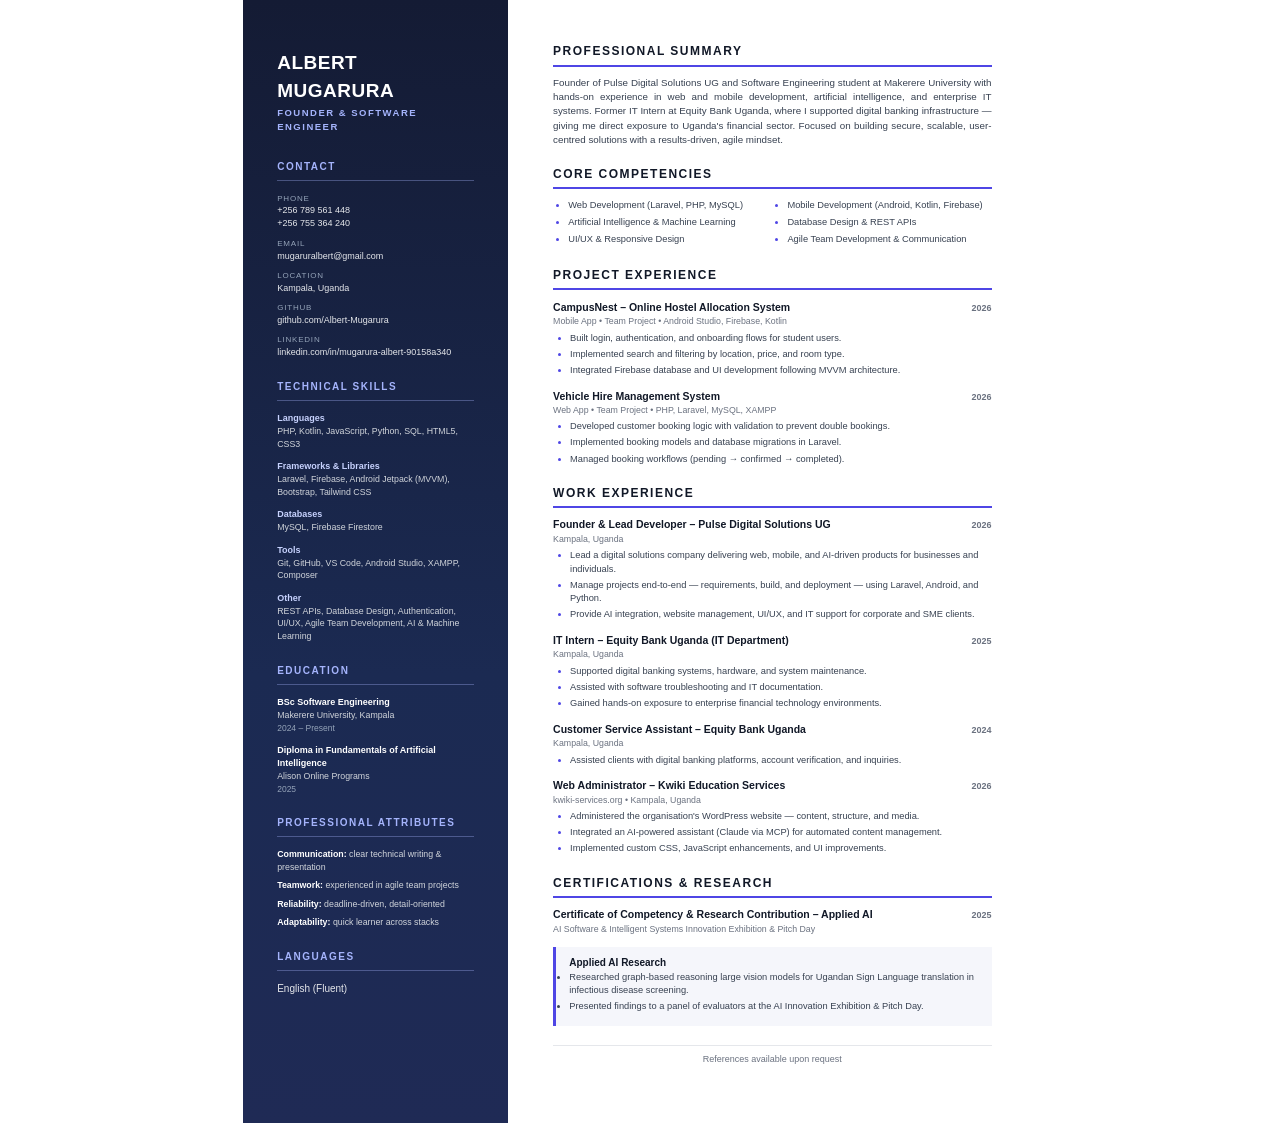
==== cv.html @ 38d58218 "Initial commit: Pulse Digital Solutions UG portfolio site" ====
<!DOCTYPE html>
<html lang="en">
<head>
  <meta charset="UTF-8" />
  <title>Albert Mugarura - CV</title>
  <style>
    * {
      margin: 0;
      padding: 0;
      box-sizing: border-box;
    }

    :root {
      --accent: #4f46e5;
      --accent-2: #7c3aed;
      --dark: #111827;
      --muted: #6b7280;
      --light: #f5f6fb;
    }

    body {
      font-family: 'Segoe UI', Arial, Helvetica, sans-serif;
      color: #1f2937;
      font-size: 10px;
      line-height: 1.45;
    }

    .page {
      width: 210mm;
      min-height: 297mm;
      margin: 0 auto;
      display: grid;
      grid-template-columns: 70mm 140mm;
    }

    /* ---------- Sidebar ---------- */
    .sidebar {
      background: linear-gradient(180deg, #141b34 0%, #1b2a52 60%, #1f2a55 100%);
      color: #e5e7eb;
      padding: 13mm 9mm;
    }

    .sidebar .name {
      font-size: 19px;
      font-weight: 700;
      letter-spacing: 0.5px;
      color: #ffffff;
      margin-bottom: 2px;
    }

    .sidebar .role {
      font-size: 9.5px;
      color: #a5b4fc;
      font-weight: 600;
      text-transform: uppercase;
      letter-spacing: 1.5px;
      margin-bottom: 7mm;
    }

    .sidebar-section {
      margin-bottom: 5.5mm;
    }

    .sidebar-section h2 {
      font-size: 10px;
      text-transform: uppercase;
      letter-spacing: 1.5px;
      color: #a5b4fc;
      border-bottom: 1px solid rgba(165, 180, 252, 0.35);
      padding-bottom: 1.5mm;
      margin-bottom: 3mm;
      font-weight: 700;
    }

    .contact-item {
      margin-bottom: 2mm;
    }

    .contact-item .label {
      font-size: 8px;
      text-transform: uppercase;
      letter-spacing: 0.8px;
      color: #94a3b8;
    }

    .contact-item .value {
      font-size: 9px;
      color: #e5e7eb;
      word-break: break-all;
    }

    .skill-group {
      margin-bottom: 2.5mm;
    }

    .skill-group .skill-cat {
      font-size: 9px;
      font-weight: 700;
      color: #c7d2fe;
    }

    .skill-group .skill-items {
      font-size: 8.8px;
      color: #d1d5db;
    }

    .edu-item {
      margin-bottom: 2.5mm;
    }

    .edu-item .edu-degree {
      font-size: 9px;
      font-weight: 700;
      color: #ffffff;
    }

    .edu-item .edu-school {
      font-size: 8.8px;
      color: #d1d5db;
    }

    .edu-item .edu-date {
      font-size: 8.5px;
      color: #94a3b8;
    }

    .attr-item {
      font-size: 8.8px;
      color: #d1d5db;
      margin-bottom: 1.5mm;
    }

    .attr-item strong {
      color: #ffffff;
      font-weight: 600;
    }

    /* ---------- Main ---------- */
    .main {
      padding: 11.5mm 12mm;
    }

    .main-section {
      margin-bottom: 5mm;
    }

    .main-section h2 {
      font-size: 12px;
      text-transform: uppercase;
      letter-spacing: 1.5px;
      color: var(--dark);
      border-bottom: 2px solid var(--accent);
      padding-bottom: 1mm;
      margin-bottom: 2.5mm;
      font-weight: 700;
    }

    .profile-text {
      font-size: 9.8px;
      color: #374151;
      text-align: justify;
    }

    .competencies {
      display: grid;
      grid-template-columns: 1fr 1fr;
      gap: 0.5mm 4mm;
      padding-left: 4mm;
    }

    .competencies li {
      font-size: 9.3px;
      color: #374151;
      margin-bottom: 0.5mm;
    }

    .competencies li::marker {
      color: var(--accent);
    }

    .entry {
      margin-bottom: 3mm;
    }

    .entry-header {
      display: flex;
      justify-content: space-between;
      align-items: baseline;
      gap: 4mm;
    }

    .entry-title {
      font-size: 10.5px;
      font-weight: 700;
      color: #111827;
    }

    .entry-date {
      font-size: 9px;
      font-weight: 600;
      color: var(--muted);
      white-space: nowrap;
    }

    .entry-meta {
      font-size: 8.8px;
      color: var(--muted);
      margin-bottom: 1mm;
    }

    .entry ul {
      padding-left: 4.5mm;
      margin-top: 0.8mm;
    }

    .entry li {
      font-size: 9.3px;
      color: #374151;
      margin-bottom: 0.7mm;
    }

    .entry li::marker {
      color: var(--accent);
    }

    .research-entry {
      background: var(--light);
      border-left: 3px solid var(--accent);
      padding: 2.5mm 3.5mm;
      margin-top: 2mm;
    }

    .research-entry .entry-title {
      font-size: 10px;
    }

    .research-entry li {
      font-size: 9.3px;
      color: #374151;
      margin-bottom: 0.7mm;
    }

    .cert-list {
      list-style: none;
      padding: 0;
    }

    .cert-list li {
      font-size: 9.3px;
      color: #374151;
      padding-left: 4mm;
      position: relative;
      margin-bottom: 1.5mm;
    }

    .cert-list li::before {
      content: '▸';
      position: absolute;
      left: 0;
      color: var(--accent);
    }

    .references {
      font-size: 9px;
      color: var(--muted);
      text-align: center;
      margin-top: 3mm;
      border-top: 1px solid #e5e7eb;
      padding-top: 2mm;
    }

    @media print {
      body {
        margin: 0;
      }
      .page {
        margin: 0;
      }
      @page {
        size: A4;
        margin: 0;
      }
    }
  </style>
</head>
<body>
  <div class="page">
    <!-- Sidebar -->
    <aside class="sidebar">
      <div>
        <div class="name">ALBERT MUGARURA</div>
        <div class="role">Founder &amp; Software Engineer</div>
      </div>

      <div class="sidebar-section">
        <h2>Contact</h2>
        <div class="contact-item">
          <div class="label">Phone</div>
          <div class="value">+256 789 561 448<br />+256 755 364 240</div>
        </div>
        <div class="contact-item">
          <div class="label">Email</div>
          <div class="value">mugaruralbert@gmail.com</div>
        </div>
        <div class="contact-item">
          <div class="label">Location</div>
          <div class="value">Kampala, Uganda</div>
        </div>
        <div class="contact-item">
          <div class="label">GitHub</div>
          <div class="value">github.com/Albert-Mugarura</div>
        </div>
        <div class="contact-item">
          <div class="label">LinkedIn</div>
          <div class="value">linkedin.com/in/mugarura-albert-90158a340</div>
        </div>
      </div>

      <div class="sidebar-section">
        <h2>Technical Skills</h2>
        <div class="skill-group">
          <div class="skill-cat">Languages</div>
          <div class="skill-items">PHP, Kotlin, JavaScript, Python, SQL, HTML5, CSS3</div>
        </div>
        <div class="skill-group">
          <div class="skill-cat">Frameworks &amp; Libraries</div>
          <div class="skill-items">Laravel, Firebase, Android Jetpack (MVVM), Bootstrap, Tailwind CSS</div>
        </div>
        <div class="skill-group">
          <div class="skill-cat">Databases</div>
          <div class="skill-items">MySQL, Firebase Firestore</div>
        </div>
        <div class="skill-group">
          <div class="skill-cat">Tools</div>
          <div class="skill-items">Git, GitHub, VS Code, Android Studio, XAMPP, Composer</div>
        </div>
        <div class="skill-group">
          <div class="skill-cat">Other</div>
          <div class="skill-items">REST APIs, Database Design, Authentication, UI/UX, Agile Team Development, AI &amp; Machine Learning</div>
        </div>
      </div>

      <div class="sidebar-section">
        <h2>Education</h2>
        <div class="edu-item">
          <div class="edu-degree">BSc Software Engineering</div>
          <div class="edu-school">Makerere University, Kampala</div>
          <div class="edu-date">2024 &ndash; Present</div>
        </div>
        <div class="edu-item">
          <div class="edu-degree">Diploma in Fundamentals of Artificial Intelligence</div>
          <div class="edu-school">Alison Online Programs</div>
          <div class="edu-date">2025</div>
        </div>
      </div>

      <div class="sidebar-section">
        <h2>Professional Attributes</h2>
        <div class="attr-item"><strong>Communication:</strong> clear technical writing &amp; presentation</div>
        <div class="attr-item"><strong>Teamwork:</strong> experienced in agile team projects</div>
        <div class="attr-item"><strong>Reliability:</strong> deadline-driven, detail-oriented</div>
        <div class="attr-item"><strong>Adaptability:</strong> quick learner across stacks</div>
      </div>

      <div class="sidebar-section">
        <h2>Languages</h2>
        <div class="skill-items">English (Fluent)</div>
      </div>
    </aside>

    <!-- Main -->
    <main class="main">
      <div class="main-section">
        <h2>Professional Summary</h2>
        <p class="profile-text">
          Founder of Pulse Digital Solutions UG and Software Engineering student at Makerere University with hands-on
          experience in web and mobile development, artificial intelligence, and enterprise IT systems. Former IT Intern
          at Equity Bank Uganda, where I supported digital banking infrastructure &mdash; giving me direct exposure to
          Uganda's financial sector. Focused on building secure, scalable, user-centred solutions with a results-driven,
          agile mindset.
        </p>
      </div>

      <div class="main-section">
        <h2>Core Competencies</h2>
        <ul class="competencies">
          <li>Web Development (Laravel, PHP, MySQL)</li>
          <li>Mobile Development (Android, Kotlin, Firebase)</li>
          <li>Artificial Intelligence &amp; Machine Learning</li>
          <li>Database Design &amp; REST APIs</li>
          <li>UI/UX &amp; Responsive Design</li>
          <li>Agile Team Development &amp; Communication</li>
        </ul>
      </div>

      <div class="main-section">
        <h2>Project Experience</h2>

        <div class="entry">
          <div class="entry-header">
            <span class="entry-title">CampusNest &ndash; Online Hostel Allocation System</span>
            <span class="entry-date">2026</span>
          </div>
          <div class="entry-meta">Mobile App &bull; Team Project &bull; Android Studio, Firebase, Kotlin</div>
          <ul>
            <li>Built login, authentication, and onboarding flows for student users.</li>
            <li>Implemented search and filtering by location, price, and room type.</li>
            <li>Integrated Firebase database and UI development following MVVM architecture.</li>
          </ul>
        </div>

        <div class="entry">
          <div class="entry-header">
            <span class="entry-title">Vehicle Hire Management System</span>
            <span class="entry-date">2026</span>
          </div>
          <div class="entry-meta">Web App &bull; Team Project &bull; PHP, Laravel, MySQL, XAMPP</div>
          <ul>
            <li>Developed customer booking logic with validation to prevent double bookings.</li>
            <li>Implemented booking models and database migrations in Laravel.</li>
            <li>Managed booking workflows (pending &rarr; confirmed &rarr; completed).</li>
          </ul>
        </div>
      </div>

      <div class="main-section">
        <h2>Work Experience</h2>

        <div class="entry">
          <div class="entry-header">
            <span class="entry-title">Founder &amp; Lead Developer &ndash; Pulse Digital Solutions UG</span>
            <span class="entry-date">2026</span>
          </div>
          <div class="entry-meta">Kampala, Uganda</div>
          <ul>
            <li>Lead a digital solutions company delivering web, mobile, and AI-driven products for businesses and individuals.</li>
            <li>Manage projects end-to-end &mdash; requirements, build, and deployment &mdash; using Laravel, Android, and Python.</li>
            <li>Provide AI integration, website management, UI/UX, and IT support for corporate and SME clients.</li>
          </ul>
        </div>

        <div class="entry">
          <div class="entry-header">
            <span class="entry-title">IT Intern &ndash; Equity Bank Uganda (IT Department)</span>
            <span class="entry-date">2025</span>
          </div>
          <div class="entry-meta">Kampala, Uganda</div>
          <ul>
            <li>Supported digital banking systems, hardware, and system maintenance.</li>
            <li>Assisted with software troubleshooting and IT documentation.</li>
            <li>Gained hands-on exposure to enterprise financial technology environments.</li>
          </ul>
        </div>

        <div class="entry">
          <div class="entry-header">
            <span class="entry-title">Customer Service Assistant &ndash; Equity Bank Uganda</span>
            <span class="entry-date">2024</span>
          </div>
          <div class="entry-meta">Kampala, Uganda</div>
          <ul>
            <li>Assisted clients with digital banking platforms, account verification, and inquiries.</li>
          </ul>
        </div>

        <div class="entry">
          <div class="entry-header">
            <span class="entry-title">Web Administrator &ndash; Kwiki Education Services</span>
            <span class="entry-date">2026</span>
          </div>
          <div class="entry-meta">kwiki-services.org &bull; Kampala, Uganda</div>
          <ul>
            <li>Administered the organisation's WordPress website &mdash; content, structure, and media.</li>
            <li>Integrated an AI-powered assistant (Claude via MCP) for automated content management.</li>
            <li>Implemented custom CSS, JavaScript enhancements, and UI improvements.</li>
          </ul>
        </div>
      </div>

      <div class="main-section">
        <h2>Certifications &amp; Research</h2>
        <div class="entry">
          <div class="entry-header">
            <span class="entry-title">Certificate of Competency &amp; Research Contribution &ndash; Applied AI</span>
            <span class="entry-date">2025</span>
          </div>
          <div class="entry-meta">AI Software &amp; Intelligent Systems Innovation Exhibition &amp; Pitch Day</div>
        </div>
        <div class="research-entry">
          <div class="entry-title">Applied AI Research</div>
          <ul>
            <li>Researched graph-based reasoning large vision models for Ugandan Sign Language translation in infectious disease screening.</li>
            <li>Presented findings to a panel of evaluators at the AI Innovation Exhibition &amp; Pitch Day.</li>
          </ul>
        </div>
      </div>

      <div class="references">References available upon request</div>
    </main>
  </div>
</body>
</html>
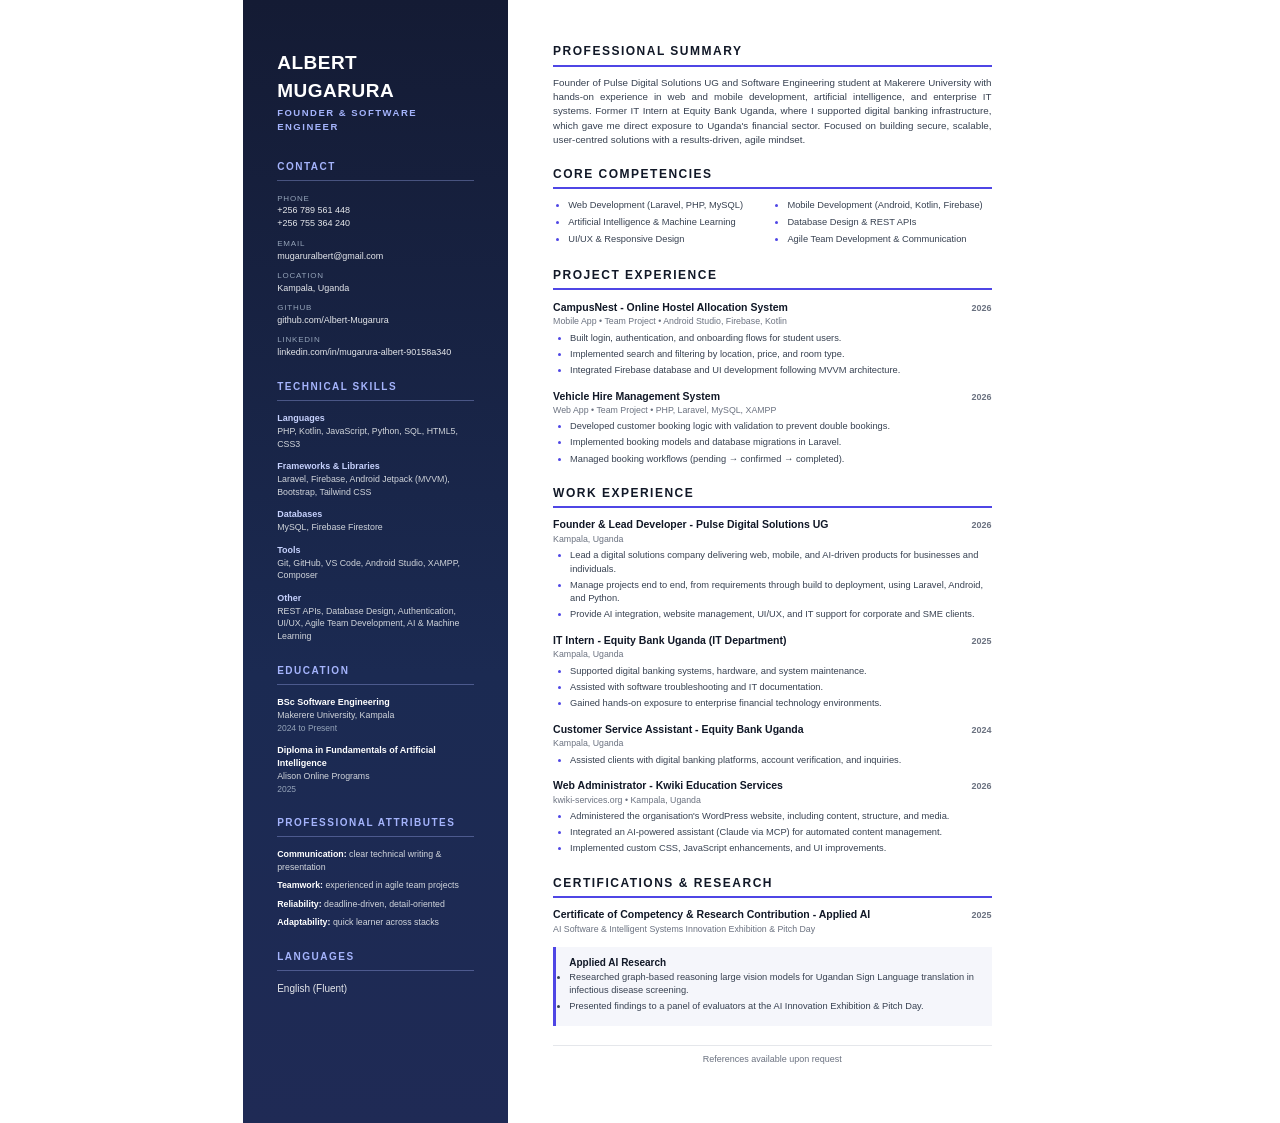
==== commit 71bba208: "Remove all dashes from content for clean English; add WhatsApp flyer; update testimonials and CV" ====
--- a/cv.html
+++ b/cv.html
@@ -1,4 +1,4 @@
-<!DOCTYPE html>
+﻿<!DOCTYPE html>
 <html lang="en">
 <head>
   <meta charset="UTF-8" />
@@ -345,7 +345,7 @@
         <div class="edu-item">
           <div class="edu-degree">BSc Software Engineering</div>
           <div class="edu-school">Makerere University, Kampala</div>
-          <div class="edu-date">2024 &ndash; Present</div>
+          <div class="edu-date">2024 to Present</div>
         </div>
         <div class="edu-item">
           <div class="edu-degree">Diploma in Fundamentals of Artificial Intelligence</div>
@@ -375,7 +375,7 @@
         <p class="profile-text">
           Founder of Pulse Digital Solutions UG and Software Engineering student at Makerere University with hands-on
           experience in web and mobile development, artificial intelligence, and enterprise IT systems. Former IT Intern
-          at Equity Bank Uganda, where I supported digital banking infrastructure &mdash; giving me direct exposure to
+          at Equity Bank Uganda, where I supported digital banking infrastructure, which gave me direct exposure to
           Uganda's financial sector. Focused on building secure, scalable, user-centred solutions with a results-driven,
           agile mindset.
         </p>
@@ -398,7 +398,7 @@
 
         <div class="entry">
           <div class="entry-header">
-            <span class="entry-title">CampusNest &ndash; Online Hostel Allocation System</span>
+            <span class="entry-title">CampusNest - Online Hostel Allocation System</span>
             <span class="entry-date">2026</span>
           </div>
           <div class="entry-meta">Mobile App &bull; Team Project &bull; Android Studio, Firebase, Kotlin</div>
@@ -428,20 +428,20 @@
 
         <div class="entry">
           <div class="entry-header">
-            <span class="entry-title">Founder &amp; Lead Developer &ndash; Pulse Digital Solutions UG</span>
+            <span class="entry-title">Founder &amp; Lead Developer - Pulse Digital Solutions UG</span>
             <span class="entry-date">2026</span>
           </div>
           <div class="entry-meta">Kampala, Uganda</div>
           <ul>
             <li>Lead a digital solutions company delivering web, mobile, and AI-driven products for businesses and individuals.</li>
-            <li>Manage projects end-to-end &mdash; requirements, build, and deployment &mdash; using Laravel, Android, and Python.</li>
+            <li>Manage projects end to end, from requirements through build to deployment, using Laravel, Android, and Python.</li>
             <li>Provide AI integration, website management, UI/UX, and IT support for corporate and SME clients.</li>
           </ul>
         </div>
 
         <div class="entry">
           <div class="entry-header">
-            <span class="entry-title">IT Intern &ndash; Equity Bank Uganda (IT Department)</span>
+            <span class="entry-title">IT Intern - Equity Bank Uganda (IT Department)</span>
             <span class="entry-date">2025</span>
           </div>
           <div class="entry-meta">Kampala, Uganda</div>
@@ -454,7 +454,7 @@
 
         <div class="entry">
           <div class="entry-header">
-            <span class="entry-title">Customer Service Assistant &ndash; Equity Bank Uganda</span>
+            <span class="entry-title">Customer Service Assistant - Equity Bank Uganda</span>
             <span class="entry-date">2024</span>
           </div>
           <div class="entry-meta">Kampala, Uganda</div>
@@ -465,12 +465,12 @@
 
         <div class="entry">
           <div class="entry-header">
-            <span class="entry-title">Web Administrator &ndash; Kwiki Education Services</span>
+            <span class="entry-title">Web Administrator - Kwiki Education Services</span>
             <span class="entry-date">2026</span>
           </div>
           <div class="entry-meta">kwiki-services.org &bull; Kampala, Uganda</div>
           <ul>
-            <li>Administered the organisation's WordPress website &mdash; content, structure, and media.</li>
+            <li>Administered the organisation's WordPress website, including content, structure, and media.</li>
             <li>Integrated an AI-powered assistant (Claude via MCP) for automated content management.</li>
             <li>Implemented custom CSS, JavaScript enhancements, and UI improvements.</li>
           </ul>
@@ -481,7 +481,7 @@
         <h2>Certifications &amp; Research</h2>
         <div class="entry">
           <div class="entry-header">
-            <span class="entry-title">Certificate of Competency &amp; Research Contribution &ndash; Applied AI</span>
+            <span class="entry-title">Certificate of Competency &amp; Research Contribution - Applied AI</span>
             <span class="entry-date">2025</span>
           </div>
           <div class="entry-meta">AI Software &amp; Intelligent Systems Innovation Exhibition &amp; Pitch Day</div>
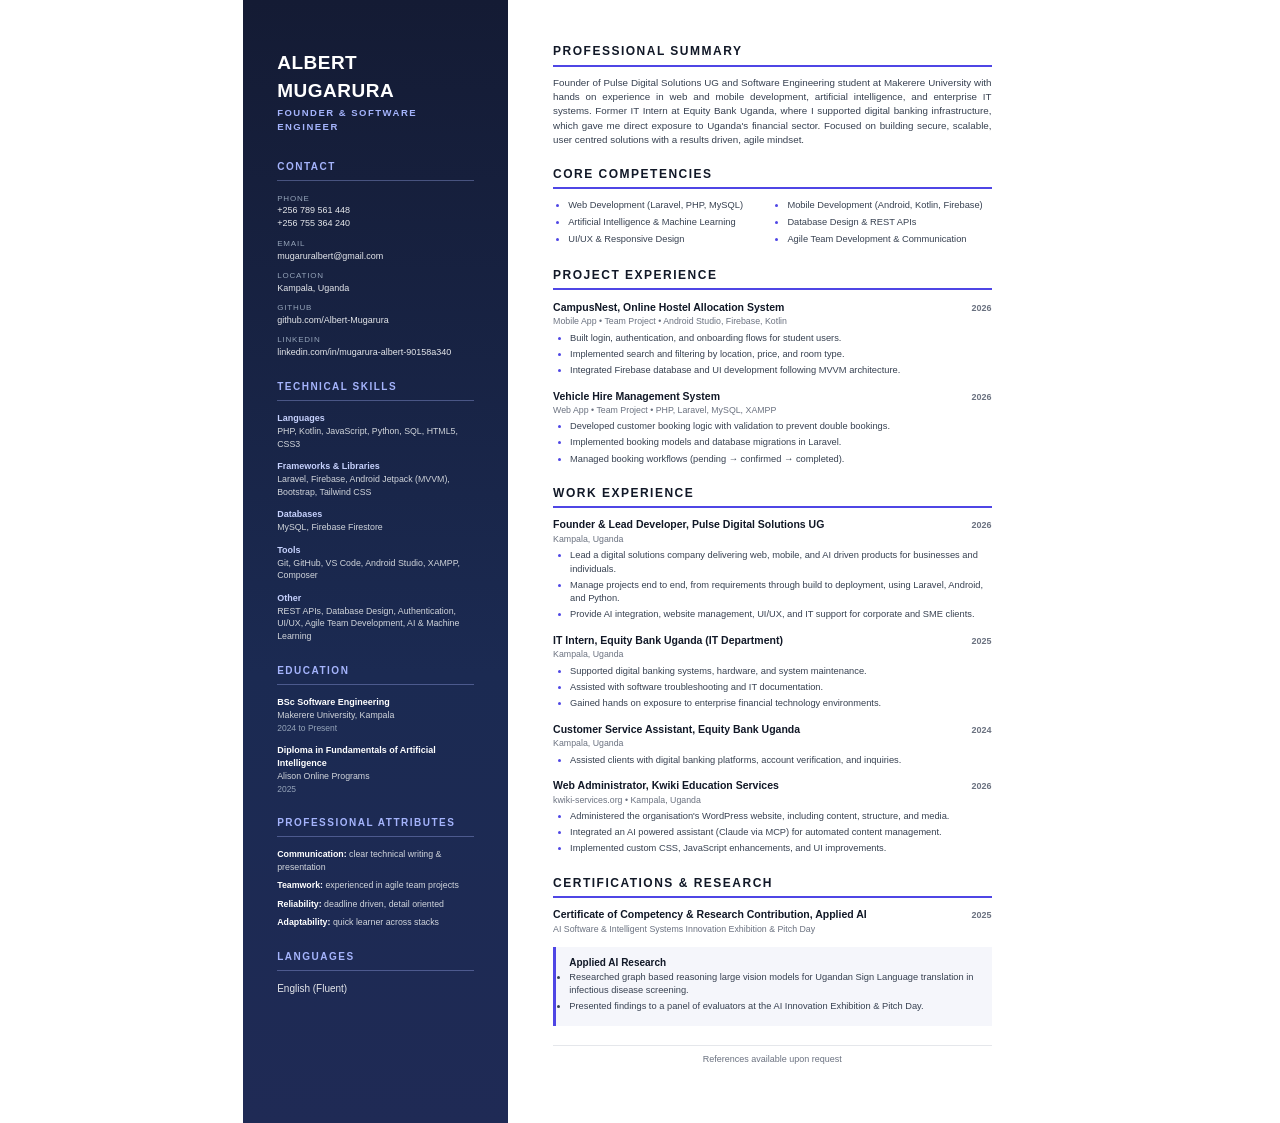
==== commit ec08fbb6: "Remove all hyphens from visible text, use only spaces and commas" ====
--- a/cv.html
+++ b/cv.html
@@ -2,7 +2,7 @@
 <html lang="en">
 <head>
   <meta charset="UTF-8" />
-  <title>Albert Mugarura - CV</title>
+  <title>Albert Mugarura, CV</title>
   <style>
     * {
       margin: 0;
@@ -358,7 +358,7 @@
         <h2>Professional Attributes</h2>
         <div class="attr-item"><strong>Communication:</strong> clear technical writing &amp; presentation</div>
         <div class="attr-item"><strong>Teamwork:</strong> experienced in agile team projects</div>
-        <div class="attr-item"><strong>Reliability:</strong> deadline-driven, detail-oriented</div>
+        <div class="attr-item"><strong>Reliability:</strong> deadline driven, detail oriented</div>
         <div class="attr-item"><strong>Adaptability:</strong> quick learner across stacks</div>
       </div>
 
@@ -373,10 +373,10 @@
       <div class="main-section">
         <h2>Professional Summary</h2>
         <p class="profile-text">
-          Founder of Pulse Digital Solutions UG and Software Engineering student at Makerere University with hands-on
+          Founder of Pulse Digital Solutions UG and Software Engineering student at Makerere University with hands on
           experience in web and mobile development, artificial intelligence, and enterprise IT systems. Former IT Intern
           at Equity Bank Uganda, where I supported digital banking infrastructure, which gave me direct exposure to
-          Uganda's financial sector. Focused on building secure, scalable, user-centred solutions with a results-driven,
+          Uganda's financial sector. Focused on building secure, scalable, user centred solutions with a results driven,
           agile mindset.
         </p>
       </div>
@@ -398,7 +398,7 @@
 
         <div class="entry">
           <div class="entry-header">
-            <span class="entry-title">CampusNest - Online Hostel Allocation System</span>
+            <span class="entry-title">CampusNest, Online Hostel Allocation System</span>
             <span class="entry-date">2026</span>
           </div>
           <div class="entry-meta">Mobile App &bull; Team Project &bull; Android Studio, Firebase, Kotlin</div>
@@ -428,12 +428,12 @@
 
         <div class="entry">
           <div class="entry-header">
-            <span class="entry-title">Founder &amp; Lead Developer - Pulse Digital Solutions UG</span>
+            <span class="entry-title">Founder &amp; Lead Developer, Pulse Digital Solutions UG</span>
             <span class="entry-date">2026</span>
           </div>
           <div class="entry-meta">Kampala, Uganda</div>
           <ul>
-            <li>Lead a digital solutions company delivering web, mobile, and AI-driven products for businesses and individuals.</li>
+            <li>Lead a digital solutions company delivering web, mobile, and AI driven products for businesses and individuals.</li>
             <li>Manage projects end to end, from requirements through build to deployment, using Laravel, Android, and Python.</li>
             <li>Provide AI integration, website management, UI/UX, and IT support for corporate and SME clients.</li>
           </ul>
@@ -441,20 +441,20 @@
 
         <div class="entry">
           <div class="entry-header">
-            <span class="entry-title">IT Intern - Equity Bank Uganda (IT Department)</span>
+            <span class="entry-title">IT Intern, Equity Bank Uganda (IT Department)</span>
             <span class="entry-date">2025</span>
           </div>
           <div class="entry-meta">Kampala, Uganda</div>
           <ul>
             <li>Supported digital banking systems, hardware, and system maintenance.</li>
             <li>Assisted with software troubleshooting and IT documentation.</li>
-            <li>Gained hands-on exposure to enterprise financial technology environments.</li>
-          </ul>
-        </div>
-
-        <div class="entry">
-          <div class="entry-header">
-            <span class="entry-title">Customer Service Assistant - Equity Bank Uganda</span>
+            <li>Gained hands on exposure to enterprise financial technology environments.</li>
+          </ul>
+        </div>
+
+        <div class="entry">
+          <div class="entry-header">
+            <span class="entry-title">Customer Service Assistant, Equity Bank Uganda</span>
             <span class="entry-date">2024</span>
           </div>
           <div class="entry-meta">Kampala, Uganda</div>
@@ -465,13 +465,13 @@
 
         <div class="entry">
           <div class="entry-header">
-            <span class="entry-title">Web Administrator - Kwiki Education Services</span>
+            <span class="entry-title">Web Administrator, Kwiki Education Services</span>
             <span class="entry-date">2026</span>
           </div>
           <div class="entry-meta">kwiki-services.org &bull; Kampala, Uganda</div>
           <ul>
             <li>Administered the organisation's WordPress website, including content, structure, and media.</li>
-            <li>Integrated an AI-powered assistant (Claude via MCP) for automated content management.</li>
+            <li>Integrated an AI powered assistant (Claude via MCP) for automated content management.</li>
             <li>Implemented custom CSS, JavaScript enhancements, and UI improvements.</li>
           </ul>
         </div>
@@ -481,7 +481,7 @@
         <h2>Certifications &amp; Research</h2>
         <div class="entry">
           <div class="entry-header">
-            <span class="entry-title">Certificate of Competency &amp; Research Contribution - Applied AI</span>
+            <span class="entry-title">Certificate of Competency &amp; Research Contribution, Applied AI</span>
             <span class="entry-date">2025</span>
           </div>
           <div class="entry-meta">AI Software &amp; Intelligent Systems Innovation Exhibition &amp; Pitch Day</div>
@@ -489,7 +489,7 @@
         <div class="research-entry">
           <div class="entry-title">Applied AI Research</div>
           <ul>
-            <li>Researched graph-based reasoning large vision models for Ugandan Sign Language translation in infectious disease screening.</li>
+            <li>Researched graph based reasoning large vision models for Ugandan Sign Language translation in infectious disease screening.</li>
             <li>Presented findings to a panel of evaluators at the AI Innovation Exhibition &amp; Pitch Day.</li>
           </ul>
         </div>
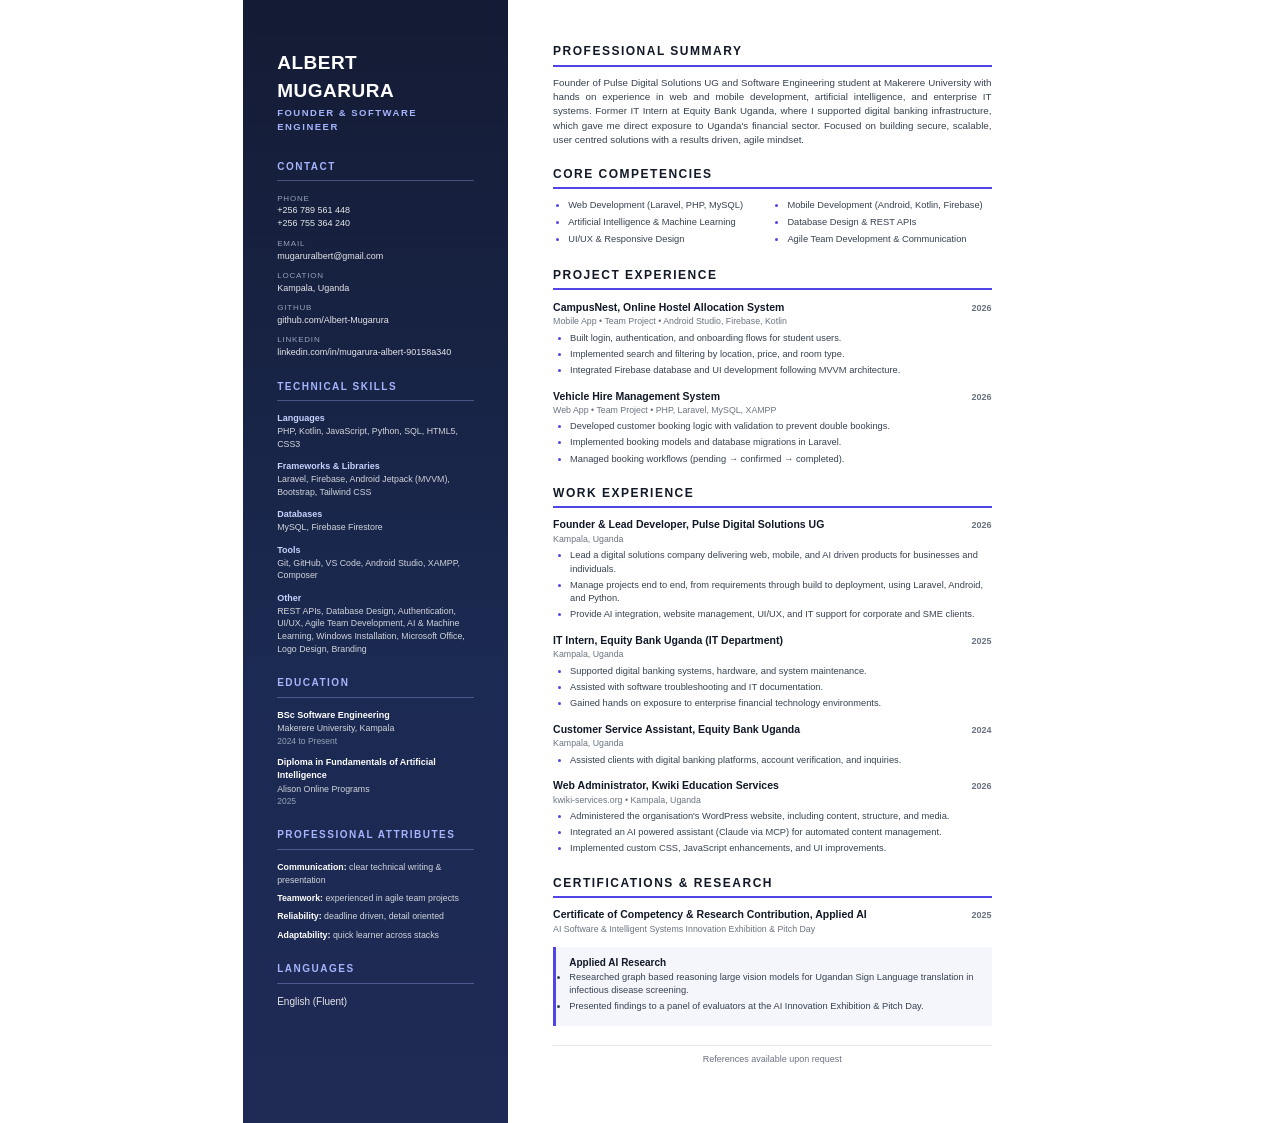
==== commit 2c6f29d7: "Add new services: Windows Installation, Microsoft Office, Logo Design & Branding" ====
--- a/cv.html
+++ b/cv.html
@@ -336,7 +336,7 @@
         </div>
         <div class="skill-group">
           <div class="skill-cat">Other</div>
-          <div class="skill-items">REST APIs, Database Design, Authentication, UI/UX, Agile Team Development, AI &amp; Machine Learning</div>
+          <div class="skill-items">REST APIs, Database Design, Authentication, UI/UX, Agile Team Development, AI &amp; Machine Learning, Windows Installation, Microsoft Office, Logo Design, Branding</div>
         </div>
       </div>
 
